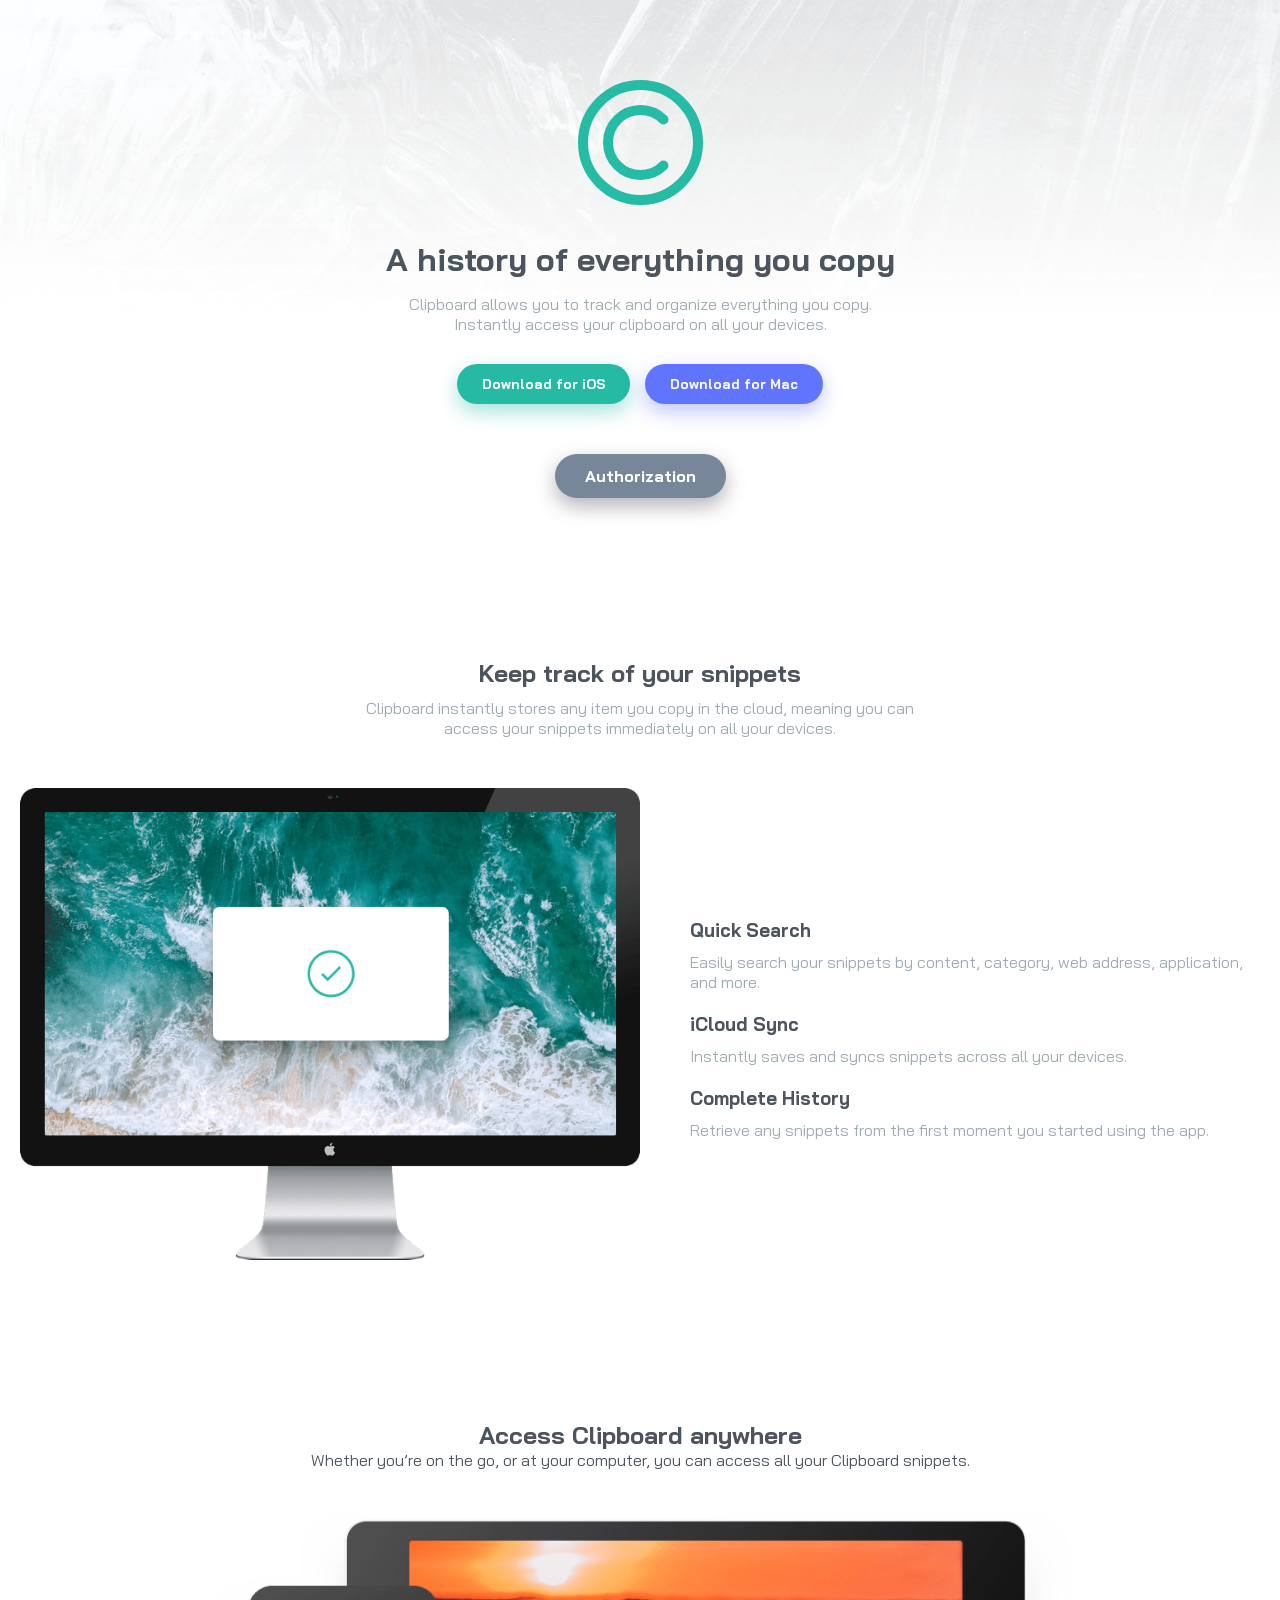
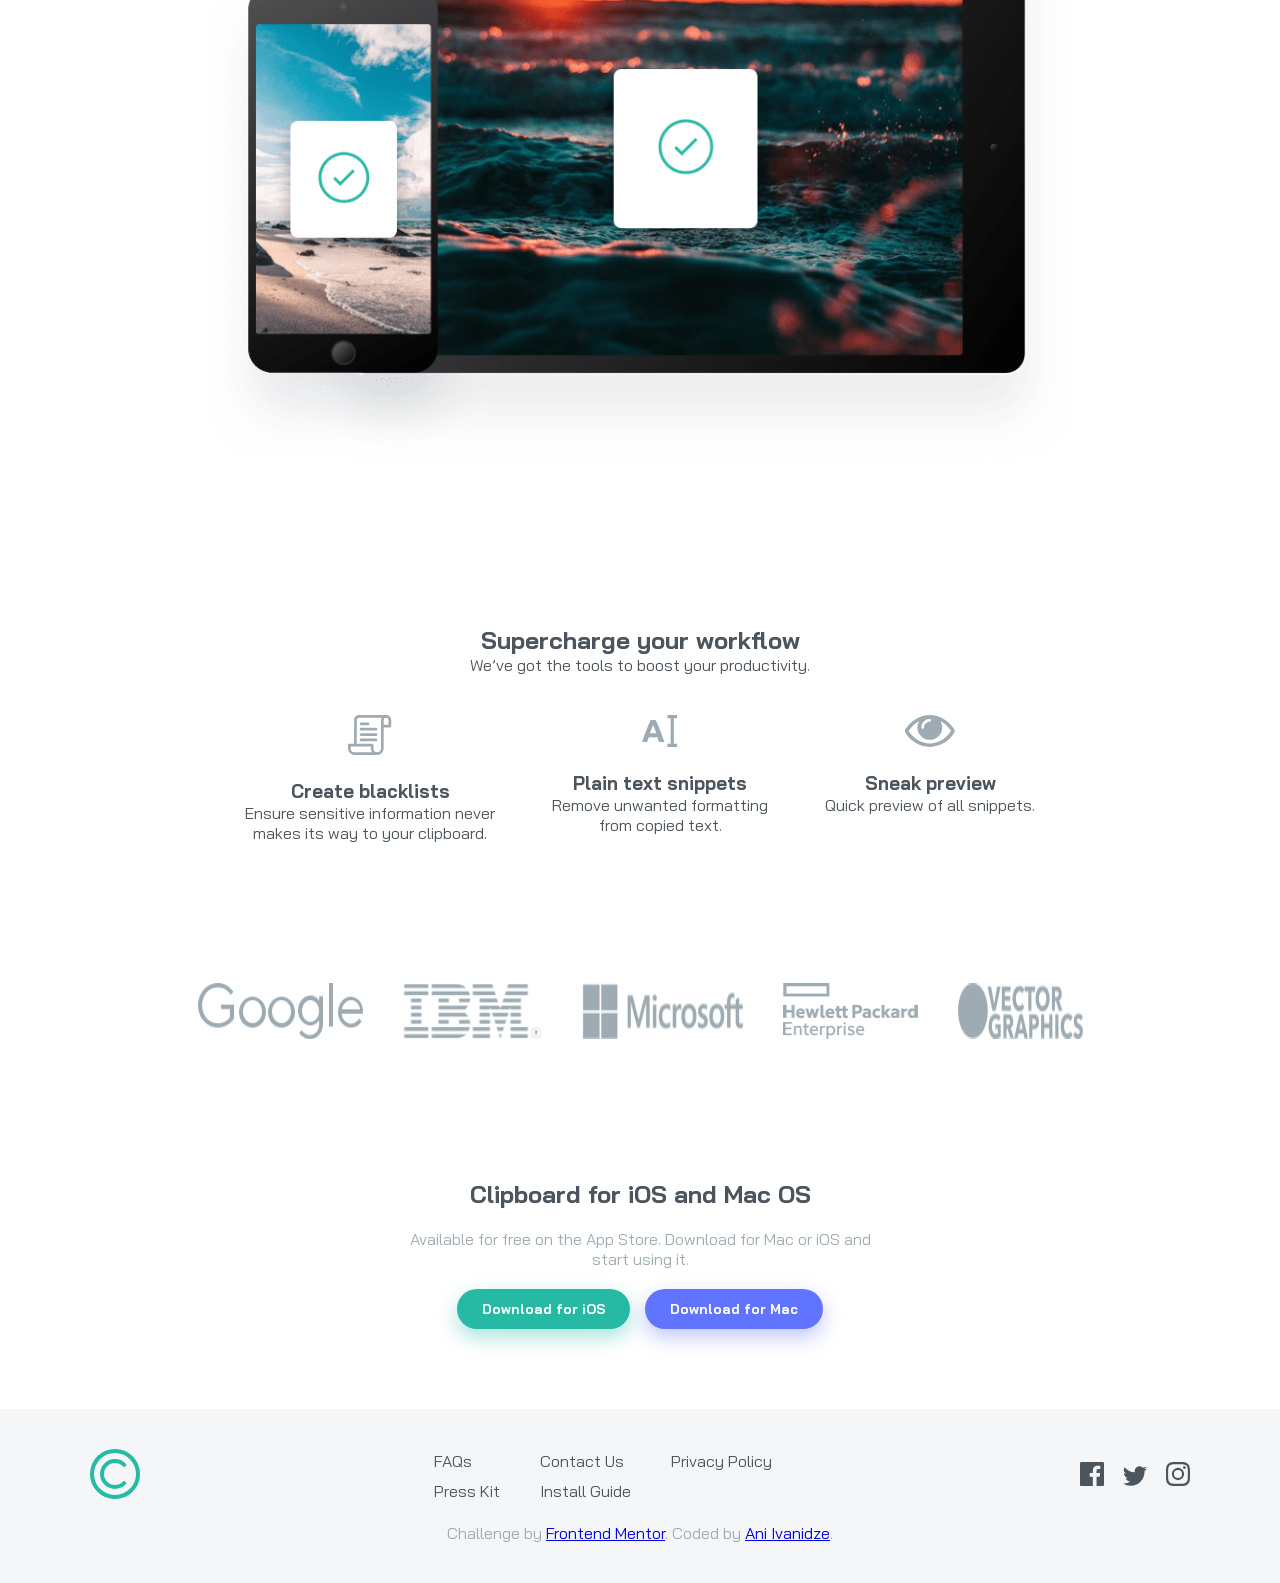
==== index.html @ 706f6f7b "Add initial HTML structure and styles for clipboard landing page - Created auth.html with login form" ====
<!DOCTYPE html>
<html lang="en">
<head>
  <meta charset="UTF-8">
  <meta name="viewport" content="width=device-width, initial-scale=1.0">
  <link rel="preconnect" href="https://fonts.googleapis.com">
<link rel="preconnect" href="https://fonts.gstatic.com" crossorigin>
<link href="https://fonts.googleapis.com/css2?family=Bai+Jamjuree:ital,wght@0,200;0,300;0,400;0,500;0,600;0,700;1,200;1,300;1,400;1,500;1,600;1,700&display=swap" rel="stylesheet">

  <link rel="stylesheet" href="style.css">
  <title>Clipboard landing page</title>
</head>

<body>

<header class="header">
  <img class="header-bg" src="images/bg-header-desktop.png">
  <img class="logo" src="images/logo.svg">

  <h1>A history of everything you copy</h1>
  <p>
    Clipboard allows you to track and organize everything you copy.
    Instantly access your clipboard on all your devices.
  </p>

  <div class="buttons">
    <button class="ios">Download for iOS</button>
    <button class="mac">Download for Mac</button>
  </div>
  <a href="auth.html" class="auth" target="_blank">Authorization</a>
</header>

<section class="features">
  <h2>Keep track of your snippets</h2>
  <p>
    Clipboard instantly stores any item you copy in the cloud,
    meaning you can access your snippets immediately on all your devices.
  </p>

  <div class="features-content">
    <img src="images/image-computer.png" class="computer">

    <div class="feature-text">
      <h3>Quick Search</h3>
      <p>Easily search your snippets by content, category, web address, application, and more.</p>

      <h3>iCloud Sync</h3>
      <p>Instantly saves and syncs snippets across all your devices.</p>

      <h3>Complete History</h3>
      <p>Retrieve any snippets from the first moment you started using the app.</p>
    </div>
  </div>
</section>

<section class="access">
  <h2>Access Clipboard anywhere</h2>
  <p>
    Whether you’re on the go, or at your computer, you can access all your Clipboard snippets.
  </p>

  <img src="images/image-devices.png" class="devices">
</section>

<section class="workflow">
  <h2>Supercharge your workflow</h2>
  <p>We’ve got the tools to boost your productivity.</p>

  <div class="tools">
    <div>
      <img src="images/icon-blacklist.svg">
      <h3>Create blacklists</h3>
      <p>Ensure sensitive information never makes its way to your clipboard.</p>
    </div>

    <div>
      <img src="images/icon-text.svg">
      <h3>Plain text snippets</h3>
      <p>Remove unwanted formatting from copied text.</p>
    </div>

    <div>
      <img src="images/icon-preview.svg">
      <h3>Sneak preview</h3>
      <p>Quick preview of all snippets.</p>
    </div>
  </div>
</section>

<section class="companies">
  <img src="images/logo-google.png">
  <img src="images/logo-ibm.png">
  <img src="images/logo-microsoft.png">
  <img src="images/logo-hp.png">
  <img src="images/logo-vector-graphics.png">
</section>

<section class="clipboard">
  <h2>Clipboard for iOS and Mac OS</h2>
  <p>
    Available for free on the App Store. Download for Mac or iOS and start using it.
  </p>

  <div class="buttons">
    <button class="ios">Download for iOS</button>
    <button class="mac">Download for Mac</button>
  </div>
</section>

<footer class="footer">
  <div class="footer-container">
    <div class="footer-logo">
      <img src="images/logo.svg" alt="logo">
    </div>

    <div class="footer-links">
      <p>FAQs</p>
      <p>Contact Us</p>
      <p>Privacy Policy</p>
      <p>Press Kit</p>
      <p>Install Guide</p>
    </div>

    <div class="footer-social">
      <img src="images/icon-facebook.svg">
      <img src="images/icon-twitter.svg">
      <img src="images/icon-instagram.svg">
    </div>
  </div> 
  <p class="attribution">
      Challenge by <a href="https://www.frontendmentor.io?ref=challenge" target="_blank">Frontend Mentor</a>. 
      Coded by <a href="https://github.com/aniivanidze1-lab" target="_blank">Ani Ivanidze</a>.
    </p>
  
</footer>


</body>
</html>
---- style.css ----
* {
    margin: 0;
    padding: 0;
    box-sizing: border-box;
    font-family: 'Bai Jamjuree', sans-serif;
}

body {
    font-family: 'Bai Jamjuree', sans-serif;
    text-align: center;
    color: #4c545d;
}

.header {
    padding: 80px 20px;
}
.header-bg {
    position: absolute;
    top: 0;
    left: 0;
    width: 100%;
    height: auto;
    z-index: -1;
}

.logo {
    margin-bottom: 30px;
}

.header h1 {
    font-size: 32px;
    margin-bottom: 15px;
}

.header p {
    max-width: 500px;
    margin: 0 auto 30px;
    color: #9fabb2;
}

.buttons {
    display: flex;
    justify-content: center;
    gap: 15px;
}

button {
    padding: 12px 25px;
    border: none;
    border-radius: 25px;
    color: white;
    cursor: pointer;
    font-weight: bold;
}

.ios {
    background-color: #26baa4;
    box-shadow: 0 8px 20px rgba(38, 186, 164, 0.4);
}

.mac {
    background-color: #6174ff;
    box-shadow: 0 8px 20px rgba(97, 116, 255, 0.4);
}
.ios:hover {
    background-color: #1e8c7a;
}
.mac:hover {
    background-color: #4759c8;
}
.auth{
    display: inline-block;
    margin-top: 50px;
    padding: 12px 30px;
    border: none;
    border-radius: 25px;
    background-color: #778799;
    color: white;
    font-weight: bold;
    text-decoration: none;
    box-shadow: 0 8px 20px rgba(65, 66, 80, 0.4);
}
.auth:hover{
    background-color: #4c545d;
}
.features {
    padding: 80px 20px;
}

.features h2 {
    margin-bottom: 10px;
}

.features p {
    max-width: 600px;
    margin: 0 auto 50px;
    color: #9fabb2;
}

.features-content {
    display: flex;
    align-items: center;
    gap: 50px;
    text-align: left;
}

.computer {
    width: 50%;
}

.feature-text h3 {
    margin-top: 20px;
}

.feature-text p {
    margin: 10px 0;
}


.access {
    padding: 80px 20px;
}

.devices {
    margin-top: 40px;
    width: 70%;
}

.workflow {
    padding: 80px 20px;
}

.tools {
    display: flex;
    justify-content: center;
    gap: 40px;
    margin-top: 40px;
}

.tools div {
    max-width: 250px;
}

.tools img {
    margin-bottom: 20px;
}

.companies {
    padding: 60px 20px;
    display: flex;
    justify-content: center;
    gap: 40px;
    flex-wrap: wrap;
}

.clipboard {
    padding: 80px 20px;
}

.clipboard p {
    max-width: 500px;
    margin: 20px auto;
    color: #9fabb2;
}

.footer {
    padding: 40px 20px;
    background: #f5f6f8;
}
.footer-container {
  max-width: 1100px;
  margin: 0 auto;
  display: flex;
  align-items: center;
  justify-content: space-between;
}

.footer-logo img {
  width: 50px;
}

.footer-links {
     display: grid;
     grid-template-columns: repeat(3, auto);
     gap: 10px 40px;
     text-align: left;
}
.footer-social img {
  margin-left: 15px;
  cursor: pointer;
}
.attribution {
    margin-top: 20px;
    color: #9fabb2;
}

@media (max-width: 768px) {

  .features-content {
    flex-direction: column;
    text-align: center;
  }

  .computer {
    width: 100%;
  }

  .devices {
    width: 100%;
  }

  .tools {
    flex-direction: column;
    align-items: center;
  }

  .buttons {
    flex-direction: column;
  }

  button {
    width: 80%;
    margin: 0 auto;
  }
}
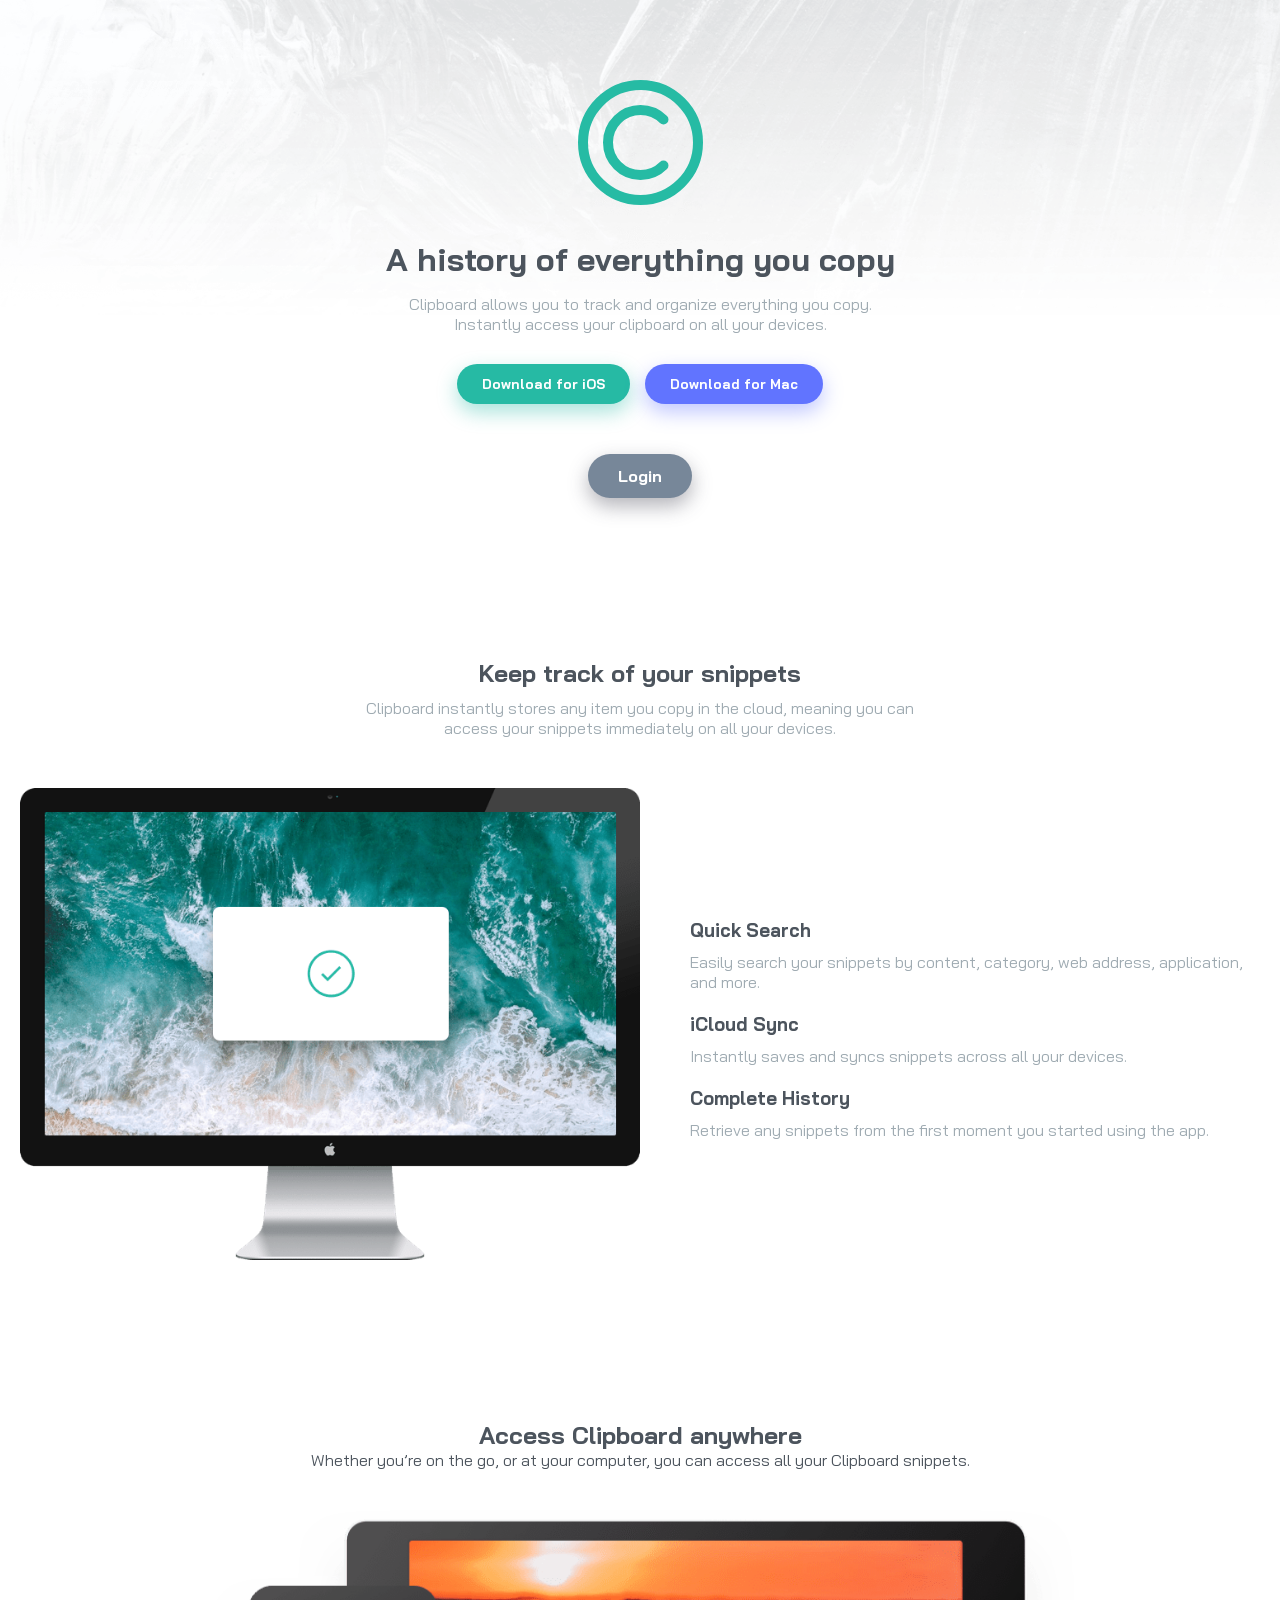
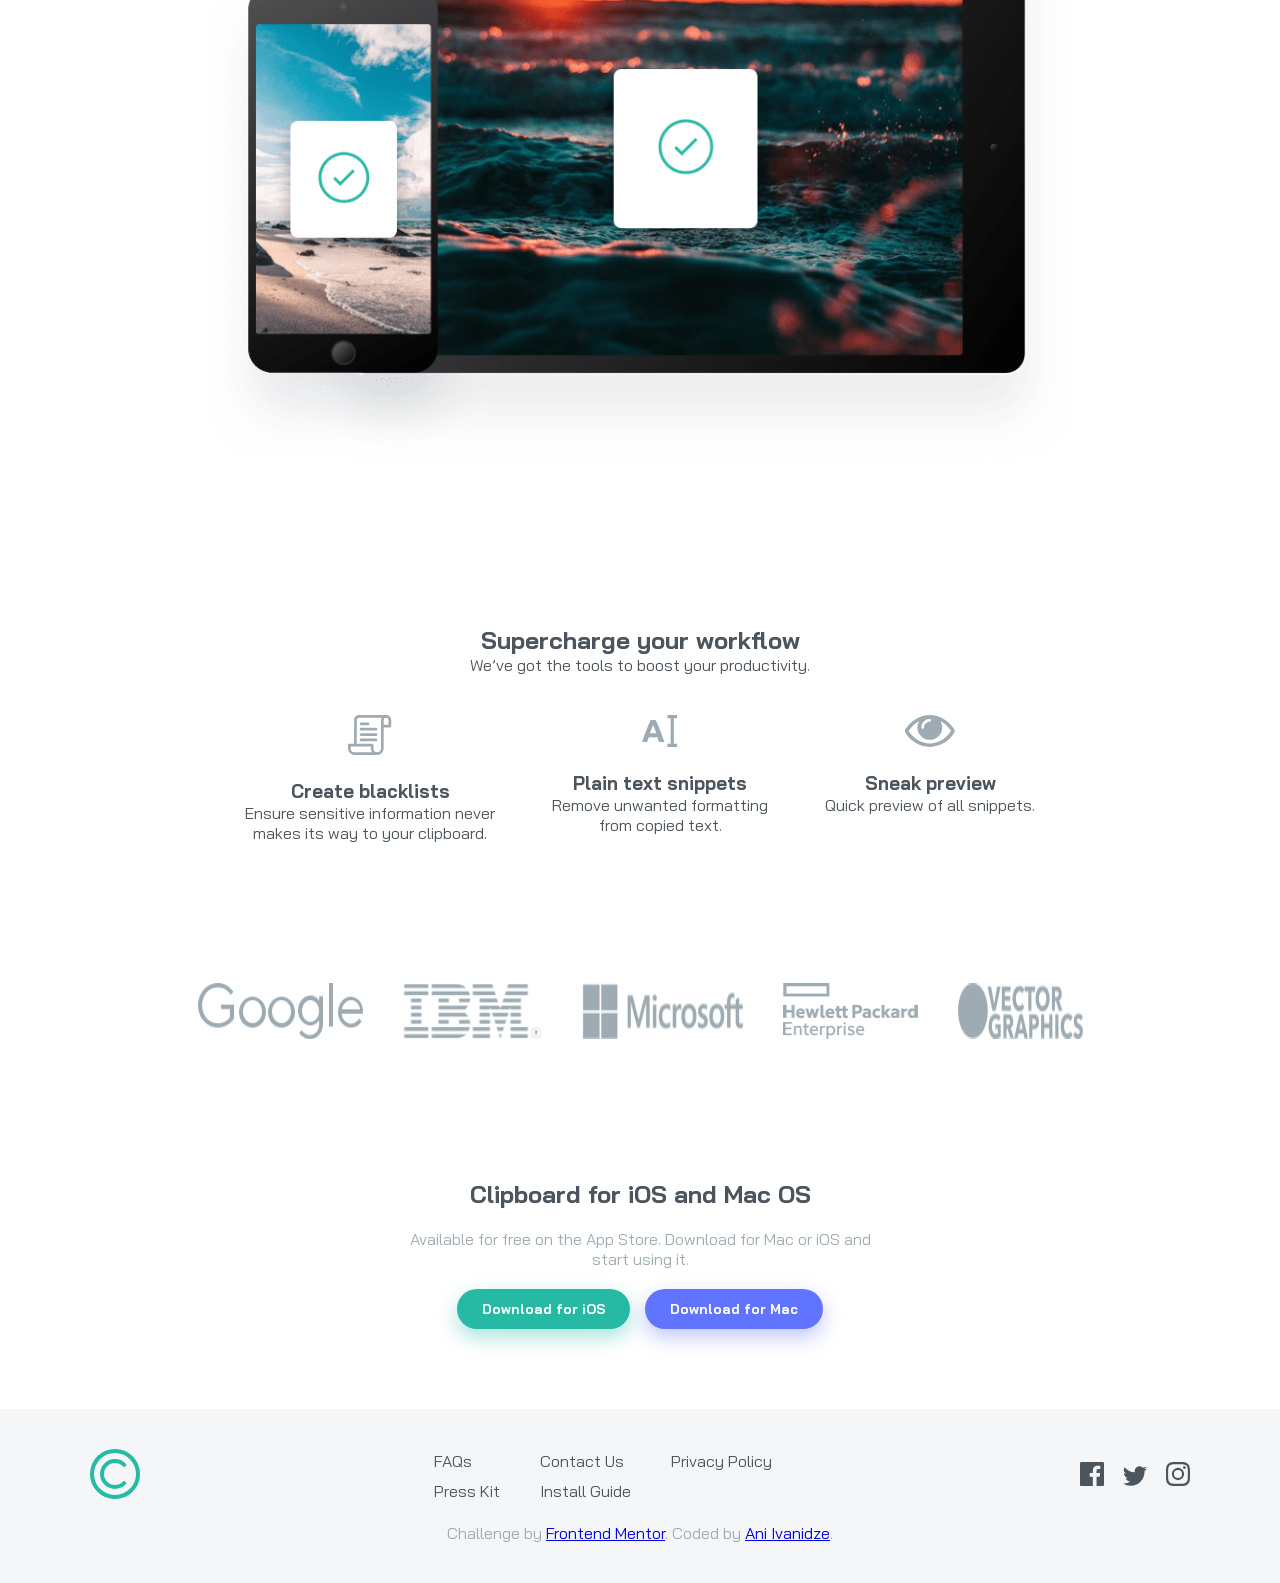
==== commit c35591a8: "Update button text for authorization link to 'Login'" ====
--- a/index.html
+++ b/index.html
@@ -27,7 +27,7 @@
     <button class="ios">Download for iOS</button>
     <button class="mac">Download for Mac</button>
   </div>
-  <a href="auth.html" class="auth" target="_blank">Authorization</a>
+  <a href="auth.html" class="auth" target="_blank">Login</a>
 </header>
 
 <section class="features">
